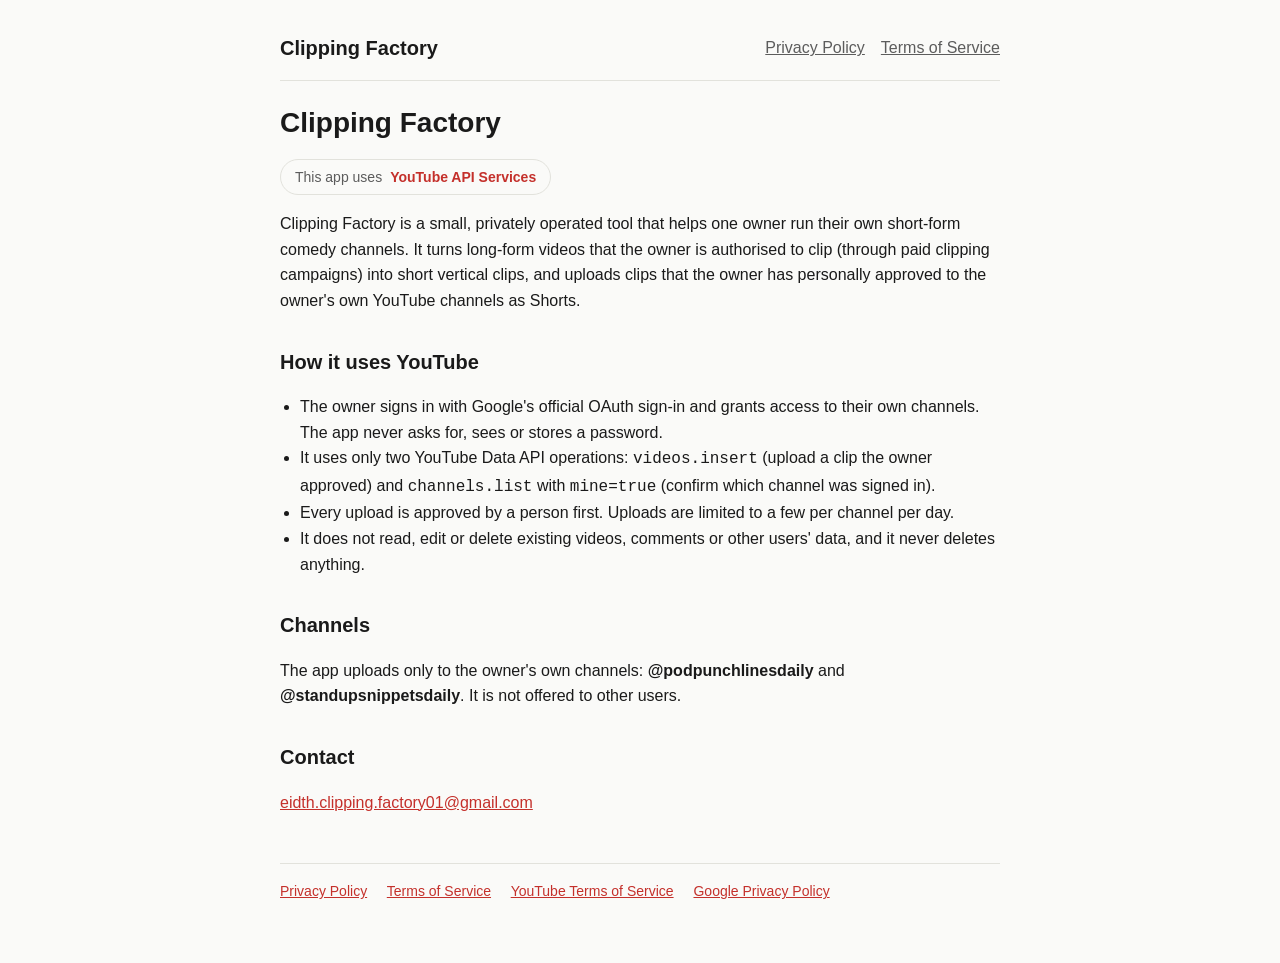
==== index.html @ bbd6ad8f "Homepage, privacy policy and terms of service Co-Authored-By: Claude Opus 5.5 <noreply@anthropic.com" ====
<!doctype html>
<html lang="en">
<head>
<meta charset="utf-8">
<meta name="viewport" content="width=device-width, initial-scale=1">
<title>Clipping Factory</title>
<meta name="description" content="Clipping Factory is a small internal tool that uploads approved short comedy clips to its owner's own YouTube channels using YouTube API Services.">
<link rel="stylesheet" href="style.css">
</head>
<body>
<main>
<header>
  <a class="brand" href="./">Clipping Factory</a>
  <nav><a href="privacy.html">Privacy Policy</a><a href="terms.html">Terms of Service</a></nav>
</header>

<h1>Clipping Factory</h1>
<p><span class="badge">This app uses <b>YouTube API Services</b></span></p>

<p>Clipping Factory is a small, privately operated tool that helps one owner run their own short-form
comedy channels. It turns long-form videos that the owner is authorised to clip (through paid clipping
campaigns) into short vertical clips, and uploads clips that the owner has personally approved to the
owner's own YouTube channels as Shorts.</p>

<h2>How it uses YouTube</h2>
<ul>
  <li>The owner signs in with Google's official OAuth sign-in and grants access to their own channels.
      The app never asks for, sees or stores a password.</li>
  <li>It uses only two YouTube Data API operations: <code>videos.insert</code> (upload a clip the owner approved)
      and <code>channels.list</code> with <code>mine=true</code> (confirm which channel was signed in).</li>
  <li>Every upload is approved by a person first. Uploads are limited to a few per channel per day.</li>
  <li>It does not read, edit or delete existing videos, comments or other users' data, and it never deletes anything.</li>
</ul>

<h2>Channels</h2>
<p>The app uploads only to the owner's own channels: <b>@podpunchlinesdaily</b> and <b>@standupsnippetsdaily</b>.
It is not offered to other users.</p>

<h2>Contact</h2>
<p><a href="mailto:eidth.clipping.factory01@gmail.com">eidth.clipping.factory01@gmail.com</a></p>

<footer>
  <a href="privacy.html">Privacy Policy</a>
  <a href="terms.html">Terms of Service</a>
  <a href="https://www.youtube.com/t/terms">YouTube Terms of Service</a>
  <a href="https://policies.google.com/privacy">Google Privacy Policy</a>
</footer>
</main>
</body>
</html>
---- style.css ----
:root { --bg: #fafaf8; --text: #1a1a1a; --muted: #5c5c5c; --line: #e2e2dc; --accent: #c4302b; }
@media (prefers-color-scheme: dark) {
  :root { --bg: #131315; --text: #ececee; --muted: #a2a2a8; --line: #2c2c31; --accent: #ff5a52; }
}
* { box-sizing: border-box; }
body { margin: 0; background: var(--bg); color: var(--text);
  font: 16px/1.6 -apple-system, BlinkMacSystemFont, "Segoe UI", Inter, sans-serif; }
main { max-width: 760px; margin: 0 auto; padding: 32px 20px 64px; }
header { display: flex; flex-wrap: wrap; justify-content: space-between; align-items: center; gap: 12px;
  border-bottom: 1px solid var(--line); padding-bottom: 16px; margin-bottom: 24px; }
header a.brand { font-weight: 700; font-size: 20px; color: var(--text); text-decoration: none; }
nav a { margin-left: 16px; color: var(--muted); }
h1 { font-size: 28px; line-height: 1.25; }
h2 { font-size: 20px; margin-top: 32px; }
a { color: var(--accent); }
.badge { display: inline-flex; align-items: center; gap: 8px; border: 1px solid var(--line); border-radius: 999px;
  padding: 6px 14px; font-size: 14px; color: var(--muted); }
.badge b { color: var(--accent); }
footer { margin-top: 48px; border-top: 1px solid var(--line); padding-top: 16px; font-size: 14px; color: var(--muted); }
footer a { margin-right: 16px; }
ul { padding-left: 20px; }
.note { font-size: 14px; color: var(--muted); }
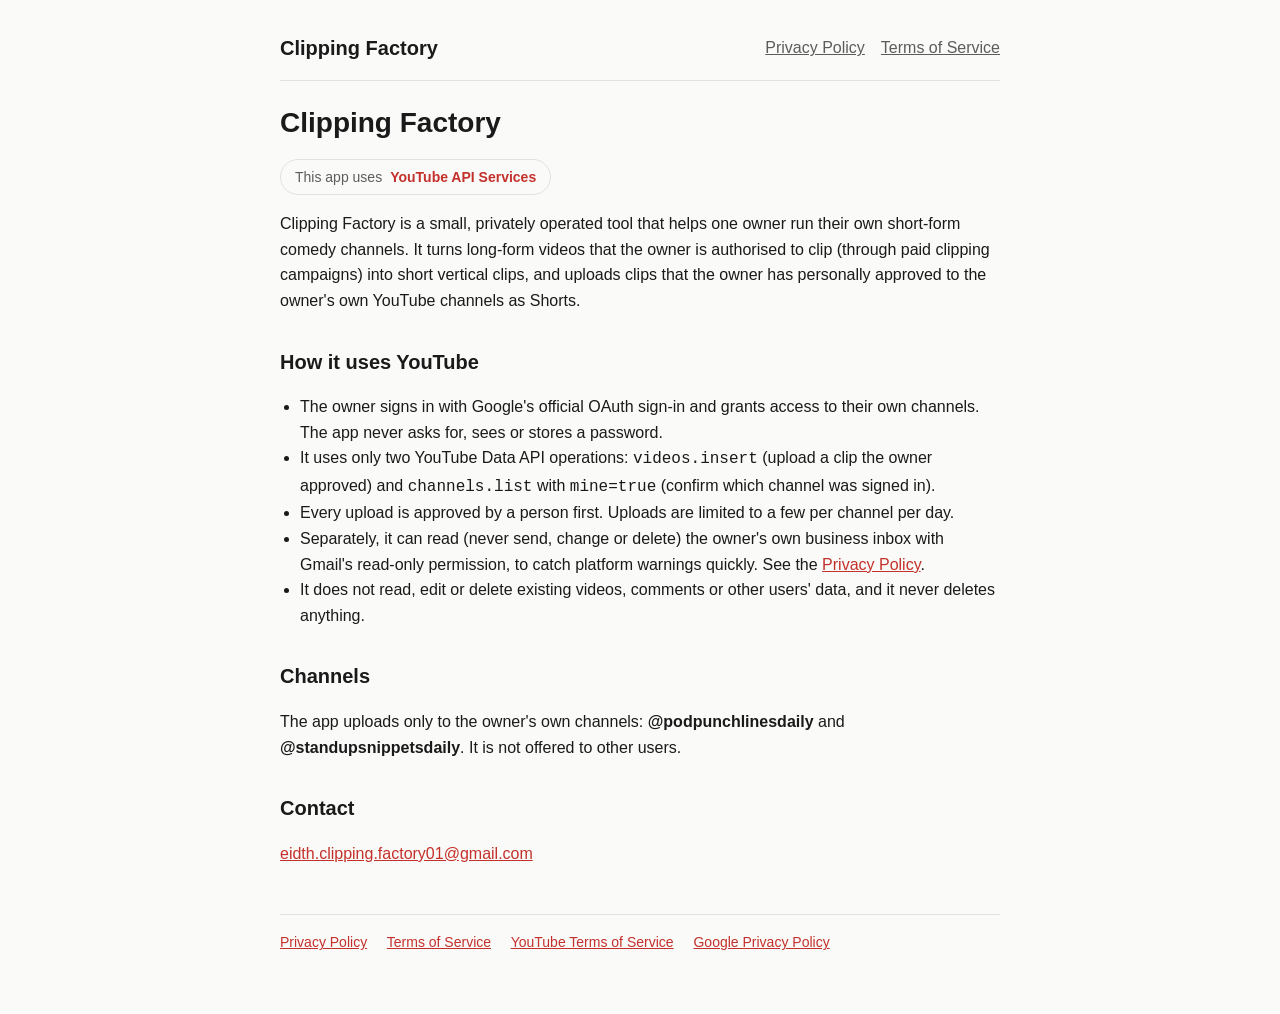
==== commit 577f4273: "Privacy policy + homepage: disclose read-only Gmail access (Mailroom), Limited Use statement Co-Auth" ====
--- a/index.html
+++ b/index.html
@@ -29,6 +29,8 @@
   <li>It uses only two YouTube Data API operations: <code>videos.insert</code> (upload a clip the owner approved)
       and <code>channels.list</code> with <code>mine=true</code> (confirm which channel was signed in).</li>
   <li>Every upload is approved by a person first. Uploads are limited to a few per channel per day.</li>
+  <li>Separately, it can read (never send, change or delete) the owner's own business inbox with Gmail's
+      read-only permission, to catch platform warnings quickly. See the <a href="privacy.html">Privacy Policy</a>.</li>
   <li>It does not read, edit or delete existing videos, comments or other users' data, and it never deletes anything.</li>
 </ul>
 
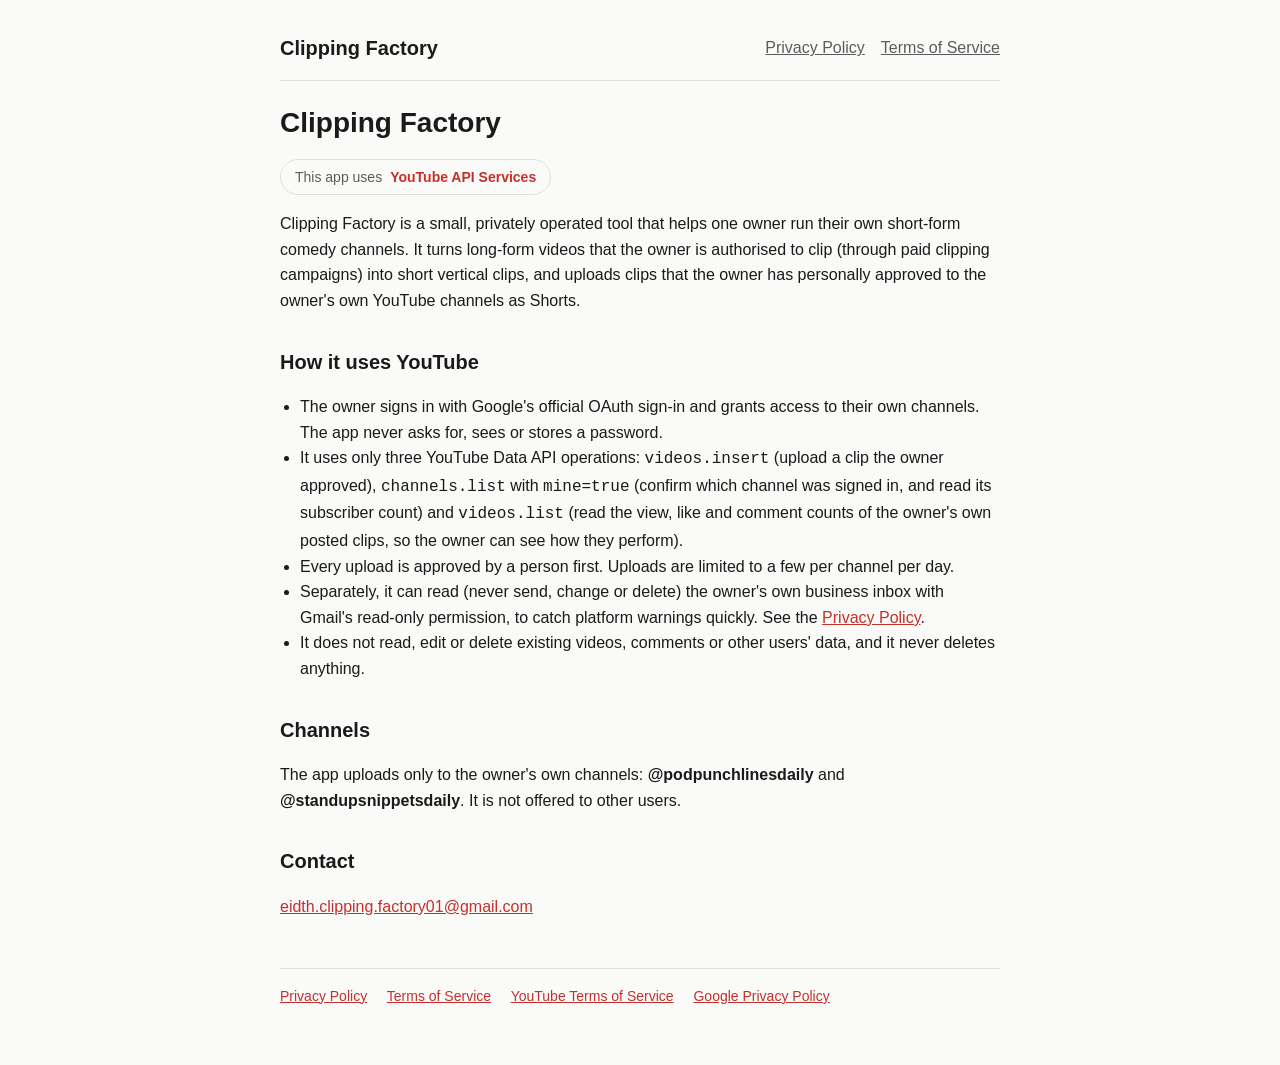
==== commit befa3ec9: "Disclose reading stats of the owner's own videos (videos.list, subscriber count) Co-Authored-By: Cla" ====
--- a/index.html
+++ b/index.html
@@ -26,8 +26,10 @@
 <ul>
   <li>The owner signs in with Google's official OAuth sign-in and grants access to their own channels.
       The app never asks for, sees or stores a password.</li>
-  <li>It uses only two YouTube Data API operations: <code>videos.insert</code> (upload a clip the owner approved)
-      and <code>channels.list</code> with <code>mine=true</code> (confirm which channel was signed in).</li>
+  <li>It uses only three YouTube Data API operations: <code>videos.insert</code> (upload a clip the owner approved),
+      <code>channels.list</code> with <code>mine=true</code> (confirm which channel was signed in, and read its
+      subscriber count) and <code>videos.list</code> (read the view, like and comment counts of the owner's own
+      posted clips, so the owner can see how they perform).</li>
   <li>Every upload is approved by a person first. Uploads are limited to a few per channel per day.</li>
   <li>Separately, it can read (never send, change or delete) the owner's own business inbox with Gmail's
       read-only permission, to catch platform warnings quickly. See the <a href="privacy.html">Privacy Policy</a>.</li>
